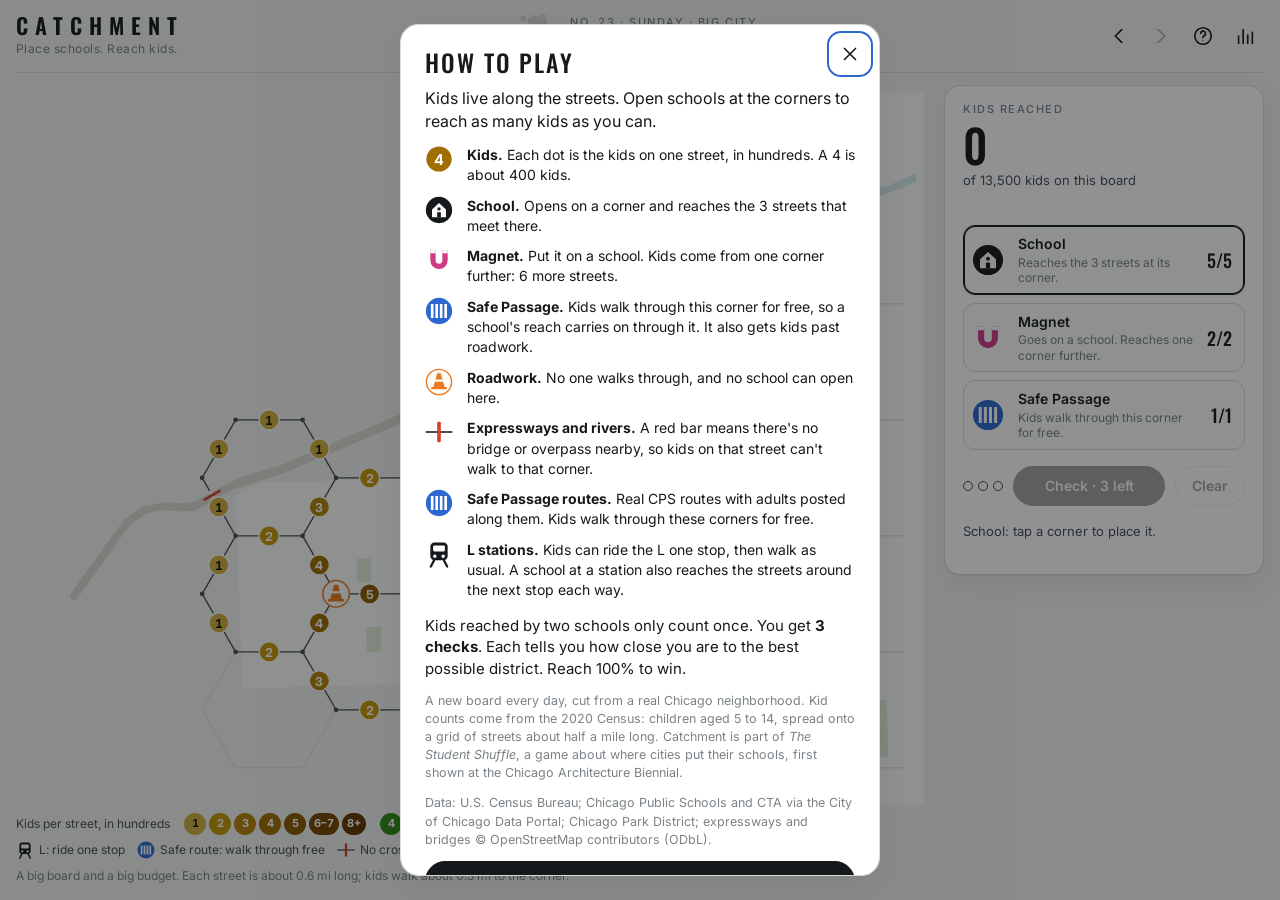
==== catchment/index.html @ 96522486 "Launch henryheligas.us with Catchment Homepage plus the Catchment daily puzzle at /catchment/, built" ====
<!doctype html>
<html lang="en">
<head>
<meta charset="utf-8">
<meta name="viewport" content="width=device-width, initial-scale=1, viewport-fit=cover">
<title>Catchment</title>
<meta name="description" content="A daily puzzle from Chicago: place schools on a real neighborhood to reach as many kids as you can.">
<link rel="canonical" href="https://henryheligas.us/catchment/">
<link rel="icon" href="favicon.svg" type="image/svg+xml">
<link rel="apple-touch-icon" href="apple-touch-icon.png">
<meta name="theme-color" content="#f3f5f1" media="(prefers-color-scheme: light)">
<meta name="theme-color" content="#111416" media="(prefers-color-scheme: dark)">
<meta property="og:type" content="website">
<meta property="og:site_name" content="Henry Heligas">
<meta property="og:title" content="Catchment">
<meta property="og:description" content="A daily puzzle from Chicago: place schools on a real neighborhood to reach as many kids as you can.">
<meta property="og:url" content="https://henryheligas.us/catchment/">
<meta property="og:image" content="https://henryheligas.us/catchment/og.png">
<meta property="og:image:width" content="1200">
<meta property="og:image:height" content="630">
<meta name="twitter:card" content="summary_large_image">
<link rel="preconnect" href="https://fonts.googleapis.com">
<link rel="preconnect" href="https://fonts.gstatic.com" crossorigin>
<link rel="stylesheet" href="https://fonts.googleapis.com/css2?family=Inter:wght@400;500;600;700&family=Oswald:wght@500;600&display=swap">
<link rel="stylesheet" href="style.css?v=1610a76dd4">
</head>
<body>
<div class="app">
  <header class="top">
    <div class="brand">
      <h1 class="wordmark">Catchment</h1>
      <p class="tagline">Place schools. Reach kids.</p>
    </div>
    <div class="today">
      <svg id="locator" class="locator" aria-hidden="true"></svg>
      <div class="today-text">
        <p class="eyebrow" id="meta"></p>
        <h2 class="area" id="area"></h2>
      </div>
    </div>
    <nav class="top-buttons" aria-label="Game menu">
      <button class="icon-btn" id="btn-prev" aria-label="Previous board">
        <svg viewBox="0 0 24 24" aria-hidden="true"><path d="M15 5l-7 7 7 7"/></svg>
      </button>
      <button class="icon-btn" id="btn-next" aria-label="Next board">
        <svg viewBox="0 0 24 24" aria-hidden="true"><path d="M9 5l7 7-7 7"/></svg>
      </button>
      <button class="icon-btn" id="btn-help" aria-label="How to play">
        <svg viewBox="0 0 24 24" aria-hidden="true"><circle cx="12" cy="12" r="9"/><path d="M9.5 9.3a2.6 2.6 0 1 1 3.6 2.4c-.7.3-1.1.9-1.1 1.6v.6"/><circle class="dot" cx="12" cy="17" r=".6"/></svg>
      </button>
      <button class="icon-btn" id="btn-stats" aria-label="Statistics">
        <svg viewBox="0 0 24 24" aria-hidden="true"><path d="M5 20V12M10 20V5M15 20v-9M20 20V8"/></svg>
      </button>
    </nav>
  </header>

  <main class="stage">
    <section class="board-wrap" aria-label="Board">
      <div class="views" id="views" role="group" aria-label="Show on the board" hidden>
        <button class="view-btn" data-view="yours" aria-pressed="true">Your district</button>
        <button class="view-btn" data-view="best" aria-pressed="false">Best district</button>
        <button class="view-btn" data-view="real" aria-pressed="false">Real schools</button>
      </div>
      <svg id="board" class="board" aria-label="Map of the board. Corners are buttons."></svg>
      <p class="key" aria-label="Color key: darker tokens mean more kids on that street; green means your schools reach them.">
        <span>Kids per street, in hundreds</span>
        <span class="key-ramp" aria-hidden="true"><i class="b1">1</i><i class="b2">2</i><i class="b3">3</i><i class="b4">4</i><i class="b5">5</i><i class="b6">6–7</i><i class="b7">8+</i></span>
        <span class="key-on" aria-hidden="true"><i class="b4 on">4</i>reached</span>
        <span class="key-feats" id="key-feats"></span>
      </p>
      <p class="legend" id="legend"></p>
    </section>

    <aside class="dock" aria-label="Your district">
      <div class="score">
        <p class="label">Kids reached</p>
        <p class="big" id="score">0</p>
        <p class="sub" id="score-sub"></p>
        <p class="waste" id="waste"></p>
      </div>
      <div class="pieces" id="pieces" role="group" aria-label="Pieces"></div>
      <div class="checks">
        <div class="pips" id="pips" aria-hidden="true"></div>
        <button class="btn primary" id="btn-check">Check</button>
        <button class="btn ghost" id="btn-clear">Clear</button>
      </div>
      <p class="hint" id="hint"></p>
      <ol class="history" id="history" aria-label="Your checks"></ol>
      <button class="btn wide" id="btn-result" hidden>See your result</button>
    </aside>
  </main>
</div>

<div class="toast" id="toast" role="status" aria-live="polite"></div>

<dialog id="dlg-help" class="dlg">
  <form method="dialog" class="dlg-close"><button class="icon-btn" aria-label="Close"><svg viewBox="0 0 24 24" aria-hidden="true"><path d="M6 6l12 12M18 6L6 18"/></svg></button></form>
  <h2 class="dlg-title">How to play</h2>
  <p class="lede">Kids live along the streets. Open schools at the corners to reach as many kids as you can.</p>
  <ul class="rules">
    <li><svg class="ico" viewBox="-1 -1 2 2" aria-hidden="true"><use href="#i-kid" x="-1" y="-1" width="2" height="2"/></svg><span><b>Kids.</b> Each dot is the kids on one street, in hundreds. A 4 is about 400 kids.</span></li>
    <li><svg class="ico" viewBox="-1 -1 2 2" aria-hidden="true"><use href="#i-school" x="-1" y="-1" width="2" height="2"/></svg><span><b>School.</b> Opens on a corner and reaches the 3 streets that meet there.</span></li>
    <li data-feature="magnet"><svg class="ico" viewBox="-1 -1 2 2" aria-hidden="true"><use href="#i-magnet" x="-1" y="-1" width="2" height="2"/></svg><span><b>Magnet.</b> Put it on a school. Kids come from one corner further: 6 more streets.</span></li>
    <li data-feature="safe"><svg class="ico" viewBox="-1 -1 2 2" aria-hidden="true"><use href="#i-safe" x="-1" y="-1" width="2" height="2"/></svg><span><b>Safe Passage.</b> Kids walk through this corner for free, so a school's reach carries on through it. It also gets kids past roadwork.</span></li>
    <li data-feature="roadwork"><svg class="ico" viewBox="-1 -1 2 2" aria-hidden="true"><use href="#i-cone" x="-1" y="-1" width="2" height="2"/></svg><span><b>Roadwork.</b> No one walks through, and no school can open here.</span></li>
    <li data-feature="closed"><svg class="ico" viewBox="-1 -1 2 2" aria-hidden="true"><use href="#i-closed" x="-1" y="-1" width="2" height="2"/></svg><span><b>Closed.</b> A real school that closed in 2013. Kids can walk past, but nothing new opens here.</span></li>
    <li data-feature="barriers"><svg class="ico" viewBox="-1 -1 2 2" aria-hidden="true"><use href="#i-cut" x="-1" y="-1" width="2" height="2"/></svg><span><b>Expressways and rivers.</b> A red bar means there's no bridge or overpass nearby, so kids on that street can't walk to that corner.</span></li>
    <li data-feature="parks"><svg class="ico" viewBox="-1 -1 2 2" aria-hidden="true"><use href="#i-tree" x="-1" y="-1" width="2" height="2"/></svg><span><b>Parks.</b> Kids cut through big parks for free, so a school's reach carries on through a park corner.</span></li>
    <li data-feature="routes"><svg class="ico" viewBox="-1 -1 2 2" aria-hidden="true"><use href="#i-safe" x="-1" y="-1" width="2" height="2"/></svg><span><b>Safe Passage routes.</b> Real CPS routes with adults posted along them. Kids walk through these corners for free.</span></li>
    <li data-feature="rail"><svg class="ico" viewBox="-1 -1 2 2" aria-hidden="true"><use href="#i-train" x="-1" y="-1" width="2" height="2"/></svg><span><b>L stations.</b> Kids can ride the L one stop, then walk as usual. A school at a station also reaches the streets around the next stop each way.</span></li>
  </ul>
  <p>Kids reached by two schools only count once. You get <b>3 checks</b>. Each tells you how close you are to the best possible district. Reach 100% to win.</p>
  <p class="small">A new board every day, cut from a real Chicago neighborhood. Kid counts come from the 2020 Census: children aged 5 to 14, spread onto a grid of streets about half a mile long. Catchment is part of <i>The Student Shuffle</i>, a game about where cities put their schools, first shown at the Chicago Architecture Biennial.</p>
  <p class="small">Data: U.S. Census Bureau; Chicago Public Schools and CTA via the City of Chicago Data Portal; Chicago Park District; expressways and bridges © OpenStreetMap contributors (ODbL).</p>
  <form method="dialog"><button class="btn primary wide">Play</button></form>
</dialog>

<dialog id="dlg-result" class="dlg">
  <form method="dialog" class="dlg-close"><button class="icon-btn" aria-label="Close"><svg viewBox="0 0 24 24" aria-hidden="true"><path d="M6 6l12 12M18 6L6 18"/></svg></button></form>
  <p class="eyebrow" id="res-eyebrow"></p>
  <h2 class="dlg-title" id="res-title"></h2>
  <p class="res-big"><span id="res-pct"></span><span class="res-of">of the best district</span></p>
  <p id="res-line"></p>
  <pre class="share" id="share-text"></pre>
  <div class="row">
    <button class="btn primary" id="btn-copy">Copy result</button>
    <button class="btn" id="btn-see-best">See the best district</button>
  </div>
  <section class="irl">
    <h3>In real life</h3>
    <p id="irl-text"></p>
    <details class="irl-more" id="irl-more"><summary>School names</summary><p class="small" id="irl-names"></p></details>
    <button class="btn ghost" id="btn-see-real">Show them on the board</button>
  </section>
  <p class="next" id="next"></p>
</dialog>

<dialog id="dlg-stats" class="dlg">
  <form method="dialog" class="dlg-close"><button class="icon-btn" aria-label="Close"><svg viewBox="0 0 24 24" aria-hidden="true"><path d="M6 6l12 12M18 6L6 18"/></svg></button></form>
  <h2 class="dlg-title">Your stats</h2>
  <div class="stat-grid" id="stat-grid"></div>
  <h3>Checks needed to find the best district</h3>
  <div class="dist" id="dist"></div>
  <p class="small">Stats count each day's board, played on that day, in this browser.</p>
</dialog>

<script>window.CATCHMENT_CONFIG = {"shareUrl":"https://henryheligas.us/catchment/","allowFuture":false};</script>
<script src="puzzles.js?v=dc79b37b1e"></script>
<script src="rules.js?v=e632c2b78e"></script>
<script src="game.js?v=58c526d4a9"></script>
</body>
</html>
---- catchment/style.css ----
/* Layout: a one-screen puzzle. The map board is the hero; a quiet instrument
   panel sits beside it on wide screens and below it on phones. The look follows
   The Student Shuffle posters: spaced condensed capitals, thin black hex lines,
   yellow kid tokens, green school reach. */
:root {
  --paper: #f3f5f1;
  --land: #fdfdfb;
  --ink: #16191b;
  --ink-2: #474d52;
  --muted: #7b8287;
  --rule: #d7dbd4;
  --ghost: #e3e6e0;
  --water: #d3e9ef;
  --park: #e4eedb; --park-ink: #4f8a37; --road: #dedad1; --cut: #d2402a;
  --kid: #f2d33f;
  --kid-ink: #3a3000;
  /* Kid tokens: one-hue ramps by street size, same lightness steps in every ramp
     (validated: monotone, visible steps, light end clears the map). */
  /* kids not yet reached: 1, 2, 3, 4, 5, 6-7, 8+ hundred kids */
  --k1: #d3b140; --k2: #c69908; --k3: #b38305; --k4: #a06e01; --k5: #8c5a01; --k6: #774700; --k7: #633600;
  /* kids reached: 1, 2, 3, 4, 5, 6-7, 8+ hundred kids */
  --g1: #8ac377; --g2: #6bb155; --g3: #4d9f34; --g4: #318c17; --g5: #1d7702; --g6: #0f6200; --g7: #094e04;
  /* best district: 1, 2, 3, 4, 5, 6-7, 8+ hundred kids */
  --b1: #9ab1f8; --b2: #809bf0; --b3: #6986e3; --b4: #5571d1; --b5: #445eb8; --b6: #364d9a; --b7: #2a3d7a;
  /* number on each token: 1, 2, 3, 4, 5, 6-7, 8+ hundred kids */
  --t1: #1b1608; --t2: #ffffff; --t3: #ffffff; --t4: #ffffff; --t5: #ffffff; --t6: #ffffff; --t7: #ffffff;
  --reach: #4aa832;
  --reach-soft: rgba(74, 168, 50, 0.2);
  --reach-ink: #ffffff;
  --overlap: #e8761a;
  --magnet: #cf3a87;
  --safe: #2c69cf;
  --cone: #ec7a20;
  --best: #3a56d4;
  --best-soft: rgba(58, 86, 212, 0.18);
  --on-accent: #ffffff;
  --panel: #ffffff;
  --shadow: 0 1px 0 rgba(22, 25, 27, 0.04), 0 10px 30px rgba(22, 25, 27, 0.08);

  --font-display: "Oswald", "Arial Narrow", "Roboto Condensed", "Helvetica Neue", sans-serif;
  --font-ui: "Inter", system-ui, -apple-system, "Segoe UI", Roboto, sans-serif;
  --track: 0.32em;
}
@media (prefers-color-scheme: dark) {
  :root:not([data-theme="light"]) {
    --paper: #111416;
    --land: #181c1f;
    --ink: #eceeeb;
    --ink-2: #b4babe;
    --muted: #878e93;
    --rule: #2c3135;
    --ghost: #23282b;
    --water: #142e37;
    --park: #1b2a1d; --park-ink: #74b55a; --road: #2f3337; --cut: #ff6b52;
    --kid: #e8c83a;
    --kid-ink: #2a2200;
    /* kids not yet reached: 1, 2, 3, 4, 5, 6-7, 8+ hundred kids */
    --k1: #854a01; --k2: #9c5f02; --k3: #b37400; --k4: #c98b01; --k5: #dea20b; --k6: #f1bc1c; --k7: #fad86a;
    /* kids reached: 1, 2, 3, 4, 5, 6-7, 8+ hundred kids */
    --g1: #2d6b27; --g2: #35822a; --g3: #439a32; --g4: #58b043; --g5: #73c65c; --g6: #92da7c; --g7: #b3eea0;
    /* best district: 1, 2, 3, 4, 5, 6-7, 8+ hundred kids */
    --b1: #415796; --b2: #4f69b9; --b3: #5f7dd9; --b4: #7392f4; --b5: #8eaafe; --b6: #adc2fe; --b7: #cddafe;
    /* number on each token: 1, 2, 3, 4, 5, 6-7, 8+ hundred kids */
    --t1: #ffffff; --t2: #ffffff; --t3: #ffffff; --t4: #ffffff; --t5: #1b1608; --t6: #1b1608; --t7: #1b1608;
    --reach: #5cc041;
    --reach-soft: rgba(92, 192, 65, 0.22);
    --reach-ink: #0d1a08;
    --overlap: #f08b36;
    --magnet: #e2599f;
    --safe: #4a87ee;
    --cone: #f08b36;
    --best: #7f95ff;
    --best-soft: rgba(127, 149, 255, 0.2);
    --on-accent: #ffffff;
    --panel: #181c1f;
    --shadow: 0 1px 0 rgba(0, 0, 0, 0.3), 0 10px 30px rgba(0, 0, 0, 0.35);
    color-scheme: dark;
  }
}
:root[data-theme="dark"] {
  --paper: #111416;
  --land: #181c1f;
  --ink: #eceeeb;
  --ink-2: #b4babe;
  --muted: #878e93;
  --rule: #2c3135;
  --ghost: #23282b;
  --water: #142e37;
  --park: #1b2a1d; --park-ink: #74b55a; --road: #2f3337; --cut: #ff6b52;
  --kid: #e8c83a;
  --kid-ink: #2a2200;
  /* kids not yet reached: 1, 2, 3, 4, 5, 6-7, 8+ hundred kids */
  --k1: #854a01; --k2: #9c5f02; --k3: #b37400; --k4: #c98b01; --k5: #dea20b; --k6: #f1bc1c; --k7: #fad86a;
  /* kids reached: 1, 2, 3, 4, 5, 6-7, 8+ hundred kids */
  --g1: #2d6b27; --g2: #35822a; --g3: #439a32; --g4: #58b043; --g5: #73c65c; --g6: #92da7c; --g7: #b3eea0;
  /* best district: 1, 2, 3, 4, 5, 6-7, 8+ hundred kids */
  --b1: #415796; --b2: #4f69b9; --b3: #5f7dd9; --b4: #7392f4; --b5: #8eaafe; --b6: #adc2fe; --b7: #cddafe;
  /* number on each token: 1, 2, 3, 4, 5, 6-7, 8+ hundred kids */
  --t1: #ffffff; --t2: #ffffff; --t3: #ffffff; --t4: #ffffff; --t5: #1b1608; --t6: #1b1608; --t7: #1b1608;
  --reach: #5cc041;
  --reach-soft: rgba(92, 192, 65, 0.22);
  --reach-ink: #0d1a08;
  --overlap: #f08b36;
  --magnet: #e2599f;
  --safe: #4a87ee;
  --cone: #f08b36;
  --best: #7f95ff;
  --best-soft: rgba(127, 149, 255, 0.2);
  --on-accent: #ffffff;
  --panel: #181c1f;
  --shadow: 0 1px 0 rgba(0, 0, 0, 0.3), 0 10px 30px rgba(0, 0, 0, 0.35);
  color-scheme: dark;
}

* { box-sizing: border-box; }
[hidden] { display: none !important; }
html, body { height: 100%; }
body {
  margin: 0;
  background: var(--paper);
  color: var(--ink);
  font: 15px/1.45 var(--font-ui);
  -webkit-font-smoothing: antialiased;
}
button { font: inherit; color: inherit; }
:focus-visible { outline: 2px solid var(--safe); outline-offset: 2px; }

.app {
  min-height: 100%;
  display: grid;
  grid-template-rows: auto 1fr;
  padding-left: max(16px, env(safe-area-inset-left, 0px));
  padding-right: max(16px, env(safe-area-inset-right, 0px));
  padding-block: 12px 16px;
  max-width: 1280px;
  margin: 0 auto;
  gap: 12px;
}

/* ---------- header */
.top {
  display: grid;
  grid-template-columns: auto 1fr auto;
  align-items: center;
  gap: 12px 24px;
  border-bottom: 1px solid var(--rule);
  padding-bottom: 12px;
}
.wordmark {
  margin: 0;
  font: 600 22px/1 var(--font-display);
  letter-spacing: var(--track);
  text-transform: uppercase;
  margin-right: calc(-1 * var(--track));
}
.tagline {
  margin: 4px 0 0;
  font-size: 12px;
  color: var(--muted);
  letter-spacing: 0.04em;
}
.today { display: flex; align-items: center; gap: 12px; min-width: 0; justify-self: center; }
.locator { width: 38px; height: 48px; flex: none; }
.locator .city { fill: var(--rule); }
.locator .lake { fill: var(--water); }
.locator .here { fill: var(--reach); stroke: var(--paper); stroke-width: 400; }
.today-text { min-width: 0; }
.eyebrow {
  margin: 0;
  font: 500 11px/1.3 var(--font-ui);
  letter-spacing: 0.14em;
  text-transform: uppercase;
  color: var(--muted);
}
.area {
  margin: 2px 0 0;
  font: 500 24px/1.1 var(--font-display);
  letter-spacing: 0.06em;
  text-transform: uppercase;
  text-wrap: balance;
}
.top-buttons { display: flex; gap: 4px; }
.icon-btn {
  width: 38px; height: 38px;
  display: grid; place-items: center;
  border: 1px solid transparent;
  border-radius: 10px;
  background: transparent;
  cursor: pointer;
}
.icon-btn:hover { background: var(--ghost); }
.icon-btn:disabled { opacity: 0.3; cursor: default; background: transparent; }
.icon-btn svg { width: 22px; height: 22px; fill: none; stroke: var(--ink); stroke-width: 1.8; stroke-linecap: round; stroke-linejoin: round; }
.icon-btn svg .dot { fill: var(--ink); stroke: none; }

/* ---------- stage */
.stage {
  display: grid;
  grid-template-columns: minmax(0, 1fr) 320px;
  gap: 20px;
  min-height: 0;
}
.board-wrap {
  position: relative;
  display: grid;
  grid-template-rows: auto minmax(0, 1fr) auto auto;
  gap: 8px;
  min-height: 0;
  min-width: 0;
}
.board {
  width: 100%;
  height: 100%;
  min-height: 300px;
  display: block;
  touch-action: manipulation;
  user-select: none;
  -webkit-user-select: none;
}
.views { grid-row: 1; }
.board { grid-row: 2; }
.key { grid-row: 3; }
.legend { grid-row: 4; margin: 0; font-size: 12px; color: var(--muted); }
.key { display: flex; flex-wrap: wrap; align-items: center; gap: 6px 14px; margin: 0; font-size: 12px; color: var(--ink-2); }
.key-ramp, .key-on { display: inline-flex; align-items: center; gap: 3px; }
.key-on { gap: 6px; }
.key-feats { display: inline-flex; flex-wrap: wrap; gap: 4px 12px; }
.key-feats:empty { display: none; }
.feat { display: inline-flex; align-items: center; gap: 5px; white-space: nowrap; }
.feat svg { width: 18px; height: 18px; flex: none; }
.key i { font-style: normal; display: inline-grid; place-items: center; min-width: 22px; height: 22px; padding: 0 5px; border-radius: 11px; font: 700 11px/1 var(--font-ui); font-variant-numeric: tabular-nums; }
.key i.b1 { background: var(--k1); color: var(--t1); } .key i.on.b1 { background: var(--g1); }
.key i.b2 { background: var(--k2); color: var(--t2); } .key i.on.b2 { background: var(--g2); }
.key i.b3 { background: var(--k3); color: var(--t3); } .key i.on.b3 { background: var(--g3); }
.key i.b4 { background: var(--k4); color: var(--t4); } .key i.on.b4 { background: var(--g4); }
.key i.b5 { background: var(--k5); color: var(--t5); } .key i.on.b5 { background: var(--g5); }
.key i.b6 { background: var(--k6); color: var(--t6); } .key i.on.b6 { background: var(--g6); }
.key i.b7 { background: var(--k7); color: var(--t7); } .key i.on.b7 { background: var(--g7); }

.views {
  display: inline-flex;
  justify-self: start;
  border: 1px solid var(--rule);
  border-radius: 999px;
  padding: 3px;
  background: var(--panel);
  gap: 2px;
}
.view-btn {
  border: 0;
  background: transparent;
  border-radius: 999px;
  padding: 6px 12px;
  font-size: 13px;
  font-weight: 500;
  color: var(--ink-2);
  cursor: pointer;
}
.view-btn[aria-pressed="true"] { background: var(--ink); color: var(--paper); }

/* ---------- board drawing (sizes are in board feet; one street is ~3,048 ft) */
.board .bg { fill: var(--paper); }
.board .city { fill: var(--land); }
.board .lake, .board .water { fill: var(--water); }
.board .ghost { stroke: var(--ghost); stroke-width: 70; fill: none; }
.board .park { fill: var(--park); }
.board .road { stroke: var(--road); stroke-width: 300; fill: none; stroke-linecap: round; stroke-linejoin: round; }
.board .route-line { stroke: var(--safe); stroke-width: 45; fill: none; opacity: 0.28; stroke-dasharray: 120 140; }
.board .rail-case { stroke: var(--land); stroke-width: 200; fill: none; opacity: 0.85; }
.board .rail { stroke-width: 120; fill: none; stroke-dasharray: 420 170; }
.board .cut-gap { stroke: var(--land); stroke-width: 120; }
.board .cut { stroke: var(--cut); stroke-width: 110; stroke-linecap: round; }
.board .badge-bg { fill: var(--land); stroke: var(--park-ink); stroke-width: 55; }
.board .street { stroke: var(--ink-2); stroke-width: 60; fill: none; stroke-linecap: round; }
.board .reach { stroke: var(--reach); stroke-width: 420; stroke-linecap: round; opacity: 0.4; fill: none; }
.board .reach.best { stroke: var(--best); }
.board .preview { stroke: var(--reach); stroke-width: 170; stroke-dasharray: 1 300; stroke-linecap: round; fill: none; opacity: 0.9; }
.board .corner { fill: var(--ink-2); }
.board .kid circle { fill: var(--k4); stroke: var(--land); stroke-width: 60; }
.board .kid text {
  fill: var(--t4);
  font: 700 560px var(--font-ui);
  text-anchor: middle;
  dominant-baseline: central;
  font-variant-numeric: tabular-nums;
}
.board .kid.zero circle { fill: var(--rule); stroke: none; }
/* token color = street size (b1..b7); hue = not reached (amber), reached (green), best district (blue) */
.board .kid.b1 circle { fill: var(--k1); } .board .kid.b1 text { fill: var(--t1); } .board .kid.on.b1 circle { fill: var(--g1); } .board .kid.on.best.b1 circle { fill: var(--b1); }
.board .kid.b2 circle { fill: var(--k2); } .board .kid.b2 text { fill: var(--t2); } .board .kid.on.b2 circle { fill: var(--g2); } .board .kid.on.best.b2 circle { fill: var(--b2); }
.board .kid.b3 circle { fill: var(--k3); } .board .kid.b3 text { fill: var(--t3); } .board .kid.on.b3 circle { fill: var(--g3); } .board .kid.on.best.b3 circle { fill: var(--b3); }
.board .kid.b4 circle { fill: var(--k4); } .board .kid.b4 text { fill: var(--t4); } .board .kid.on.b4 circle { fill: var(--g4); } .board .kid.on.best.b4 circle { fill: var(--b4); }
.board .kid.b5 circle { fill: var(--k5); } .board .kid.b5 text { fill: var(--t5); } .board .kid.on.b5 circle { fill: var(--g5); } .board .kid.on.best.b5 circle { fill: var(--b5); }
.board .kid.b6 circle { fill: var(--k6); } .board .kid.b6 text { fill: var(--t6); } .board .kid.on.b6 circle { fill: var(--g6); } .board .kid.on.best.b6 circle { fill: var(--b6); }
.board .kid.b7 circle { fill: var(--k7); } .board .kid.b7 text { fill: var(--t7); } .board .kid.on.b7 circle { fill: var(--g7); } .board .kid.on.best.b7 circle { fill: var(--b7); }
.board .kid.twice circle { stroke: var(--overlap); stroke-width: 140; }

.board .hit { fill: transparent; cursor: pointer; }
.board.locked .hit { cursor: default; }
.board .hit.ok:hover, .board .hit.ok:focus-visible { fill: var(--reach-soft); }
.board .hit.no:hover { fill: var(--ghost); fill-opacity: 0.6; }
.board .hit:focus-visible { outline: none; stroke: var(--safe); stroke-width: 80; }
.board .gain rect { fill: var(--ink); }
.board .gain text { fill: var(--paper); font: 700 520px var(--font-ui); text-anchor: middle; dominant-baseline: central; }
.board .real rect { fill: var(--land); stroke: var(--ink); stroke-width: 90; }
.board .real text { fill: var(--ink); font: 600 400px var(--font-ui); paint-order: stroke; stroke: var(--land); stroke-width: 120; stroke-linejoin: round; }
.board .ring { fill: none; stroke: var(--magnet); stroke-width: 160; }
.board .ring.best { stroke: var(--best); }
.pop { animation: pop 0.22s ease-out; transform-box: fill-box; transform-origin: center; }
@keyframes pop { from { transform: scale(0.6); opacity: 0.4; } to { transform: scale(1); opacity: 1; } }

/* icon symbols (shared by the board, the piece buttons and the rules) */
.sym-disc { fill: var(--disc, var(--ink)); }
.sym-legs { stroke: var(--ink); stroke-width: 0.16; stroke-linecap: round; fill: none; }
.sym-tree { fill: var(--park-ink); }
.sym-street { stroke: var(--ink-2); stroke-width: 0.14; }
.sym-cutbar { stroke: var(--cut); stroke-width: 0.26; stroke-linecap: round; }
.sym-kid { fill: var(--k4); }
.sym-kid-ink { fill: var(--t4); }
.sym-light { fill: var(--land); }
.sym-ink { fill: var(--ink); }
.sym-magnet { fill: var(--magnet); }
.sym-safe { fill: var(--safe); }
.sym-stripe { fill: var(--on-accent); }
.sym-cone { fill: var(--cone); }
.sym-ring { fill: var(--land); stroke: var(--cone); stroke-width: 0.1; }
.sym-closed { fill: var(--land); stroke: var(--ink-2); stroke-width: 0.14; }
.sym-slash { stroke: var(--ink-2); stroke-width: 0.14; }
.sym-faint { fill: var(--rule); }
.sym-best { --disc: var(--best); }

/* ---------- dock */
.dock {
  display: flex;
  flex-direction: column;
  gap: 16px;
  background: var(--panel);
  border: 1px solid var(--rule);
  border-radius: 16px;
  padding: 18px;
  box-shadow: var(--shadow);
  align-self: start;
  min-width: 0;
}
.score .label {
  margin: 0;
  font: 500 11px/1 var(--font-ui);
  letter-spacing: 0.14em;
  text-transform: uppercase;
  color: var(--muted);
}
.score .big {
  margin: 6px 0 0;
  font: 500 46px/1 var(--font-display);
  letter-spacing: 0.02em;
  font-variant-numeric: tabular-nums;
}
.score .sub { margin: 4px 0 0; color: var(--ink-2); font-size: 13px; }
.score .waste { margin: 4px 0 0; color: var(--overlap); font-size: 13px; min-height: 1.2em; }
.bump { animation: bump 0.25s ease-out; }
@keyframes bump { 40% { transform: translateY(-2px); } }

.pieces { display: grid; gap: 8px; }
.piece {
  display: grid;
  grid-template-columns: 36px 1fr auto;
  align-items: center;
  gap: 10px;
  text-align: left;
  padding: 8px 12px 8px 8px;
  border: 1.5px solid var(--rule);
  border-radius: 12px;
  background: var(--land);
  cursor: pointer;
}
.piece:hover { border-color: var(--ink-2); }
.piece[aria-pressed="true"] { border-color: var(--ink); box-shadow: inset 0 0 0 1px var(--ink); }
.piece:disabled { opacity: 0.45; cursor: default; }
.piece svg { width: 32px; height: 32px; }
.piece .name { font-weight: 600; font-size: 14px; }
.piece .tip { display: block; font-size: 12px; color: var(--muted); font-weight: 400; line-height: 1.3; }
.piece .left {
  font: 500 18px/1 var(--font-display);
  font-variant-numeric: tabular-nums;
  min-width: 2ch;
  text-align: right;
}

.checks { display: grid; grid-template-columns: auto 1fr auto; align-items: center; gap: 10px; }
.pips { display: flex; gap: 5px; }
.pips i { width: 10px; height: 10px; border-radius: 50%; border: 1.5px solid var(--ink-2); }
.pips i.used { background: var(--ink-2); }
.btn {
  border: 1.5px solid var(--ink);
  background: var(--land);
  border-radius: 999px;
  padding: 9px 16px;
  font-weight: 600;
  font-size: 14px;
  cursor: pointer;
}
.btn.primary { background: var(--ink); color: var(--paper); }
.btn.ghost { border-color: var(--rule); }
.btn:disabled { opacity: 0.4; cursor: default; }
.btn.wide { width: 100%; }
.hint { margin: 0; font-size: 13px; color: var(--ink-2); min-height: 2.6em; }
.history { list-style: none; margin: 0; padding: 0; display: grid; gap: 6px; }
.history:empty { display: none; }
.history li {
  display: grid;
  grid-template-columns: 14px auto 1fr;
  gap: 8px;
  align-items: center;
  font-size: 13px;
  color: var(--ink-2);
  font-variant-numeric: tabular-nums;
}
.history li b { color: var(--ink); text-align: right; }
.sq { width: 12px; height: 12px; border-radius: 3px; background: var(--rule); }
.sq.s100 { background: var(--reach); }
.sq.s95 { background: var(--kid); }
.sq.s85 { background: var(--overlap); }

/* ---------- toast & dialogs */
.toast {
  position: fixed;
  left: 50%;
  bottom: calc(24px + env(safe-area-inset-bottom, 0px));
  transform: translate(-50%, 20px);
  background: var(--ink);
  color: var(--paper);
  padding: 10px 16px;
  border-radius: 999px;
  font-size: 14px;
  font-weight: 500;
  opacity: 0;
  pointer-events: none;
  transition: opacity 0.2s, transform 0.2s;
  max-width: calc(100vw - 32px);
  text-align: center;
  z-index: 20;
}
.toast.show { opacity: 1; transform: translate(-50%, 0); }

.dlg {
  width: min(480px, calc(100vw - 32px));
  max-height: calc(100vh - 48px);
  border: 1px solid var(--rule);
  border-radius: 18px;
  background: var(--panel);
  color: var(--ink);
  padding: 24px;
  box-shadow: var(--shadow);
}
.dlg::backdrop { background: rgba(10, 12, 14, 0.45); }
.dlg-close { position: absolute; top: 10px; right: 10px; margin: 0; }
.dlg-title {
  margin: 0 40px 10px 0;
  font: 500 24px/1.15 var(--font-display);
  letter-spacing: 0.08em;
  text-transform: uppercase;
  text-wrap: balance;
}
.dlg h3 { font-size: 13px; letter-spacing: 0.1em; text-transform: uppercase; color: var(--muted); margin: 18px 0 8px; font-weight: 600; }
.dlg p { margin: 0 0 12px; }
.lede { font-size: 16px; }
.small { font-size: 12.5px; color: var(--muted); }
.rules { list-style: none; padding: 0; margin: 0 0 14px; display: grid; gap: 10px; }
.rules li { display: grid; grid-template-columns: 30px 1fr; gap: 12px; align-items: start; font-size: 14px; }
.rules .ico { width: 28px; height: 28px; }
.row { display: flex; flex-wrap: wrap; gap: 8px; margin-bottom: 8px; }
.res-big { display: flex; align-items: baseline; gap: 10px; flex-wrap: wrap; }
.res-big #res-pct { font: 500 56px/1 var(--font-display); font-variant-numeric: tabular-nums; }
.res-of { color: var(--ink-2); }
.share {
  font: 14px/1.5 ui-monospace, SFMono-Regular, Menlo, Consolas, monospace;
  background: var(--paper);
  border: 1px solid var(--rule);
  border-radius: 10px;
  padding: 10px 12px;
  white-space: pre-wrap;
  margin: 0 0 12px;
  user-select: all;
}
.irl { border-top: 1px solid var(--rule); margin-top: 8px; }
.irl-more { margin: 0 0 12px; font-size: 13px; }
.irl-more summary { cursor: pointer; color: var(--ink-2); margin-bottom: 6px; }
.next { margin: 16px 0 0; font-size: 13px; color: var(--muted); }
.stat-grid { display: grid; grid-template-columns: repeat(4, 1fr); gap: 8px; text-align: center; }
.stat-grid b { display: block; font: 500 34px/1.1 var(--font-display); font-variant-numeric: tabular-nums; }
.stat-grid span { font-size: 11.5px; color: var(--muted); }
.dist { display: grid; gap: 6px; }
.dist .bar { display: grid; grid-template-columns: 24px 1fr; gap: 8px; align-items: center; font-size: 13px; font-variant-numeric: tabular-nums; }
.dist .fill { background: var(--ink-2); color: var(--paper); border-radius: 4px; padding: 2px 8px; text-align: right; min-width: 28px; font-weight: 600; }
.dist .fill.hi { background: var(--reach); color: var(--reach-ink); }

/* ---------- phone: board first, then a compact control strip that fits on one screen */
@media (max-width: 860px) {
  .app { gap: 8px; padding-block: 8px 12px; grid-template-rows: auto auto; align-content: start; }
  .top { grid-template-columns: 1fr auto; gap: 6px 12px; padding-bottom: 8px; }
  .wordmark { font-size: 18px; }
  .tagline { display: none; }
  .today { grid-column: 1 / -1; grid-row: 2; justify-self: start; gap: 10px; }
  .locator { width: 28px; height: 36px; }
  .area { font-size: 20px; }
  .icon-btn { width: 34px; height: 34px; }
  .stage { grid-template-columns: minmax(0, 1fr); gap: 10px; }
  .board-wrap { gap: 6px; }
  .board { min-height: 0; height: auto; aspect-ratio: 1 / 1; max-height: 52vh; }
  .legend { display: none; }
  .key { font-size: 11px; gap: 4px 10px; }
  .key i { min-width: 18px; height: 18px; font-size: 10px; padding: 0 4px; }
  .key-feats { gap: 2px 10px; }
  .feat svg { width: 14px; height: 14px; }
  .dock {
    display: grid;
    grid-template-columns: minmax(0, 1fr) auto;
    grid-template-areas: "score checks" "pieces pieces" "hint hint" "history history" "result result";
    padding: 12px;
    gap: 10px;
    border-radius: 14px;
  }
  .score { grid-area: score; }
  .score .big { font-size: 32px; margin-top: 2px; }
  .score .sub { font-size: 12px; margin-top: 2px; }
  .score .waste { font-size: 12px; min-height: 0; }
  .checks { grid-area: checks; grid-template-columns: auto; justify-items: end; align-self: start; gap: 6px; }
  .checks .btn { padding: 8px 14px; }
  .checks .ghost { padding: 4px 10px; font-size: 12.5px; border: 0; color: var(--muted); }
  .pieces { grid-area: pieces; grid-template-columns: repeat(auto-fit, minmax(0, 1fr)); gap: 6px; }
  .piece { grid-template-columns: 26px 1fr; grid-template-rows: auto auto; padding: 6px 8px; gap: 0 6px; border-radius: 10px; }
  .piece svg { width: 26px; height: 26px; grid-row: 1 / 3; }
  .piece .name { font-size: 12.5px; line-height: 1.2; }
  .piece .tip { display: none; }
  .piece .left { font-size: 13px; text-align: left; color: var(--muted); }
  .hint { grid-area: hint; min-height: 0; font-size: 12.5px; }
  .history { grid-area: history; }
  #btn-result { grid-area: result; }
}
@media (min-width: 861px) {
  .app { height: 100%; min-height: 560px; }
}
@media (prefers-reduced-motion: reduce) {
  .pop, .bump { animation: none; }
  .toast { transition: none; }
}
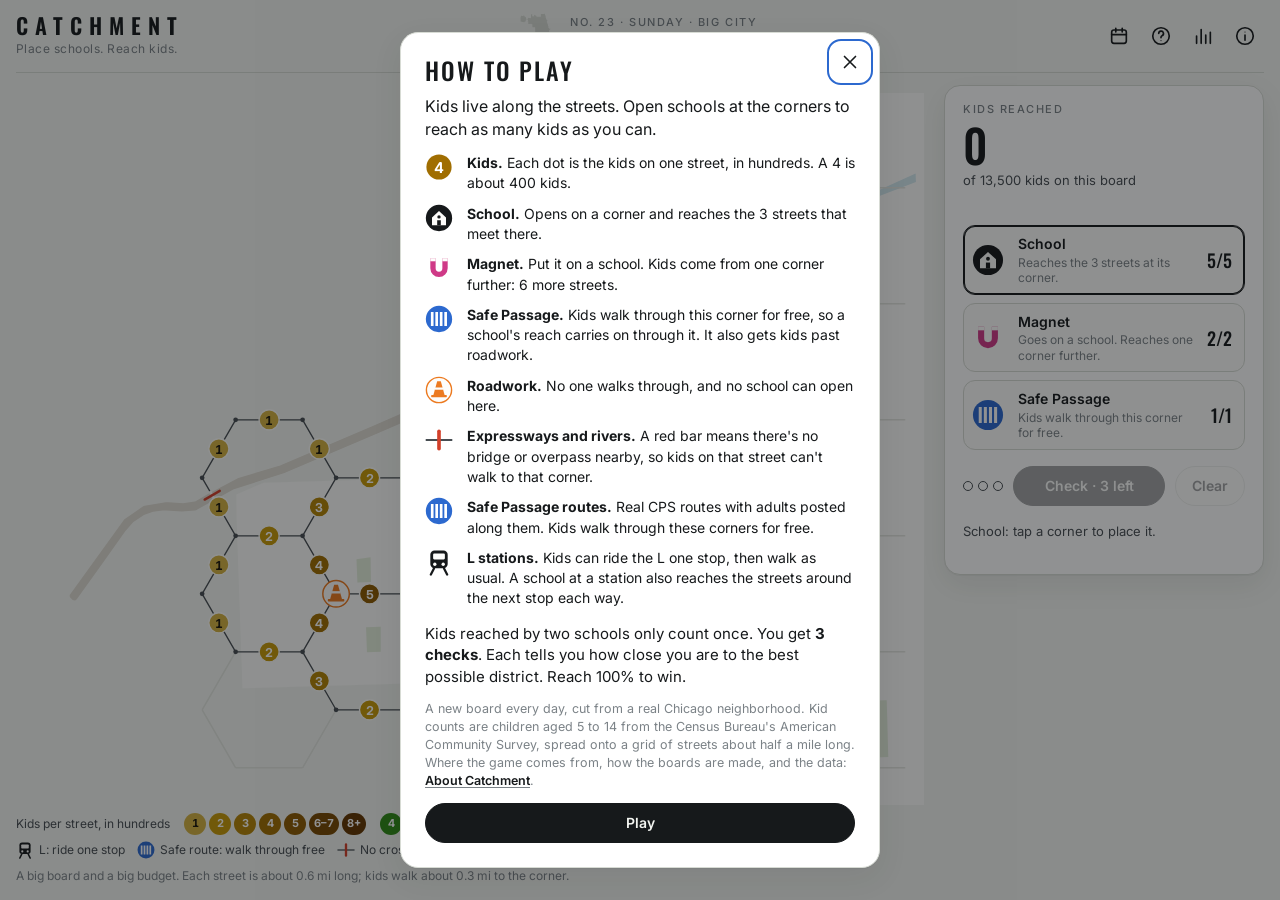
==== commit ad304059: "Catchment: About page and archive of past boards Co-Authored-By: Claude Opus 5.5 <noreply@anthropic." ====
--- a/catchment/index.html
+++ b/catchment/index.html
@@ -22,7 +22,7 @@
 <link rel="preconnect" href="https://fonts.googleapis.com">
 <link rel="preconnect" href="https://fonts.gstatic.com" crossorigin>
 <link rel="stylesheet" href="https://fonts.googleapis.com/css2?family=Inter:wght@400;500;600;700&family=Oswald:wght@500;600&display=swap">
-<link rel="stylesheet" href="style.css?v=1610a76dd4">
+<link rel="stylesheet" href="style.css?v=0a0ca07f63">
 </head>
 <body>
 <div class="app">
@@ -34,22 +34,22 @@
     <div class="today">
       <svg id="locator" class="locator" aria-hidden="true"></svg>
       <div class="today-text">
-        <p class="eyebrow" id="meta"></p>
+        <p class="eyebrow"><span id="meta"></span><button class="today-link" id="btn-today" hidden>Back to today</button></p>
         <h2 class="area" id="area"></h2>
       </div>
     </div>
     <nav class="top-buttons" aria-label="Game menu">
-      <button class="icon-btn" id="btn-prev" aria-label="Previous board">
-        <svg viewBox="0 0 24 24" aria-hidden="true"><path d="M15 5l-7 7 7 7"/></svg>
-      </button>
-      <button class="icon-btn" id="btn-next" aria-label="Next board">
-        <svg viewBox="0 0 24 24" aria-hidden="true"><path d="M9 5l7 7-7 7"/></svg>
-      </button>
-      <button class="icon-btn" id="btn-help" aria-label="How to play">
+      <button class="icon-btn" id="btn-archive" aria-label="Archive of past boards" title="Archive">
+        <svg viewBox="0 0 24 24" aria-hidden="true"><rect x="4" y="5.5" width="16" height="14.5" rx="2.5"/><path d="M4 10.5h16M8.5 3.5v4M15.5 3.5v4"/></svg>
+      </button>
+      <button class="icon-btn" id="btn-help" aria-label="How to play" title="How to play">
         <svg viewBox="0 0 24 24" aria-hidden="true"><circle cx="12" cy="12" r="9"/><path d="M9.5 9.3a2.6 2.6 0 1 1 3.6 2.4c-.7.3-1.1.9-1.1 1.6v.6"/><circle class="dot" cx="12" cy="17" r=".6"/></svg>
       </button>
-      <button class="icon-btn" id="btn-stats" aria-label="Statistics">
+      <button class="icon-btn" id="btn-stats" aria-label="Statistics" title="Your stats">
         <svg viewBox="0 0 24 24" aria-hidden="true"><path d="M5 20V12M10 20V5M15 20v-9M20 20V8"/></svg>
+      </button>
+      <button class="icon-btn" id="btn-about" aria-label="About Catchment" title="About">
+        <svg viewBox="0 0 24 24" aria-hidden="true"><circle cx="12" cy="12" r="9"/><path d="M12 11v5.6"/><circle class="dot" cx="12" cy="7.7" r=".6"/></svg>
       </button>
     </nav>
   </header>
@@ -110,8 +110,7 @@
     <li data-feature="rail"><svg class="ico" viewBox="-1 -1 2 2" aria-hidden="true"><use href="#i-train" x="-1" y="-1" width="2" height="2"/></svg><span><b>L stations.</b> Kids can ride the L one stop, then walk as usual. A school at a station also reaches the streets around the next stop each way.</span></li>
   </ul>
   <p>Kids reached by two schools only count once. You get <b>3 checks</b>. Each tells you how close you are to the best possible district. Reach 100% to win.</p>
-  <p class="small">A new board every day, cut from a real Chicago neighborhood. Kid counts come from the 2020 Census: children aged 5 to 14, spread onto a grid of streets about half a mile long. Catchment is part of <i>The Student Shuffle</i>, a game about where cities put their schools, first shown at the Chicago Architecture Biennial.</p>
-  <p class="small">Data: U.S. Census Bureau; Chicago Public Schools and CTA via the City of Chicago Data Portal; Chicago Park District; expressways and bridges © OpenStreetMap contributors (ODbL).</p>
+  <p class="small">A new board every day, cut from a real Chicago neighborhood. Kid counts are children aged 5 to 14 from the Census Bureau's American Community Survey, spread onto a grid of streets about half a mile long. Where the game comes from, how the boards are made, and the data: <button type="button" class="link" data-open="dlg-about">About Catchment</button>.</p>
   <form method="dialog"><button class="btn primary wide">Play</button></form>
 </dialog>
 
@@ -132,7 +131,7 @@
     <details class="irl-more" id="irl-more"><summary>School names</summary><p class="small" id="irl-names"></p></details>
     <button class="btn ghost" id="btn-see-real">Show them on the board</button>
   </section>
-  <p class="next" id="next"></p>
+  <p class="next"><span id="next"></span> <button type="button" class="link" id="btn-res-archive" data-open="dlg-archive">Play a past board</button></p>
 </dialog>
 
 <dialog id="dlg-stats" class="dlg">
@@ -144,9 +143,85 @@
   <p class="small">Stats count each day's board, played on that day, in this browser.</p>
 </dialog>
 
+<dialog id="dlg-archive" class="dlg" aria-labelledby="arc-title">
+  <form method="dialog" class="dlg-close"><button class="icon-btn" aria-label="Close"><svg viewBox="0 0 24 24" aria-hidden="true"><path d="M6 6l12 12M18 6L6 18"/></svg></button></form>
+  <h2 class="dlg-title" id="arc-title">Archive</h2>
+  <p class="arc-summary" id="arc-summary"></p>
+  <div id="arc-months"></div>
+  <p class="small arc-key"><span><i class="sq s100"></i>Best district</span><span><i class="sq s95"></i>95%+</span><span><i class="sq s85"></i>85%+</span><span><i class="sq"></i>Lower</span><span><i class="dot"></i>Started</span></p>
+  <p class="small">Each square is one check. Past boards are for fun: they don't change your streak.</p>
+</dialog>
+
+<dialog id="dlg-about" class="dlg dlg-wide about" aria-labelledby="about-title">
+  <form method="dialog" class="dlg-close"><button class="icon-btn" aria-label="Close"><svg viewBox="0 0 24 24" aria-hidden="true"><path d="M6 6l12 12M18 6L6 18"/></svg></button></form>
+  <p class="eyebrow">About</p>
+  <h2 class="dlg-title" id="about-title">Catchment</h2>
+  <p class="lede">A game of wits, strategy, and foresight. Every day you get one real Chicago neighborhood, a handful of schools, and three checks to find the district that reaches the most kids. Step into the world of urban planning and education, and prove that you have what it takes to lead your district to victory!</p>
+
+  <h3>The Student Shuffle</h3>
+  <p>Catchment is the one-player edition of <i>The Student Shuffle</i>, a board game about Chicago's school districts, built for the 2023 Chicago Architecture Biennial and installed in the James R. Thompson Center. Up to six teams placed Schools, Magnets, Safe Passages, Hazards and School Closures on a hex map of the city tiled with numbered student tokens. Kids in reach of two schools had Options, and their points were split. Competitive games ended by Classical, Showdown or Blitz rules. The youngest player went first.</p>
+  <p>The board was destroyed in the building's renovation. The map and the kids are rebuilt here, one neighborhood a day.</p>
+
+  <h3>Gamifying the real</h3>
+  <p>The city is an imaginary imposition of order upon the territory of the real. In the summer of 1830, JAMES THOMPSON did exactly that to the ground where this game's board would stand 193 years later. He drew the first survey map of Chicago: a grid of blocks and lots laid over Potawatomi homeland, so that it could be sold to settlers and speculators heading west. Three years later, the Treaty of Chicago signed away the last of that land, and its people were pushed west of the Mississippi. The United States had invented a game with rules stacked in its favor, and filed the violence as paperwork. Once the grid was built, it became hard to see that the land had ever existed otherwise.</p>
+  <p>Native people are still here. Chicago has one of the largest urban Native communities in the country, much of it the result of a 1950s federal program that moved families off reservations and into cities. And for generations, the front line of assimilation was children: federal boarding schools took them from their families to teach them English and make them forget the rest.</p>
+  <p class="copy">Now YOU sit at the surveyor's table! Lay down the lines! Open the schools! Close a few! Watch real Chicago kids, counted by the U.S. Census Bureau, march off to the corners you pick! Can you outfox the Dan Ryan? Can you find the best district in a single check? A brand-new neighborhood every day! Fun for the whole family! Ages 8 to adult. No batteries required.</p>
+
+  <h3>School archipelago</h3>
+  <p>On May 22, 2013, the Chicago Board of Education voted to close 50 schools at once, the largest mass school closing in American history. Forty-nine were elementary schools, most of them on the South and West Sides. Their students were shuffled to receiving schools, often farther away, and the city stretched Safe Passage, adults in bright vests posted on corners along the walk to school, to cover the new routes.</p>
+  <p>Both are on the board. A crossed-out school marks a corner where one closed in 2013, and nothing new may open there. Safe Passage comes as a piece you place, and as the real routes from the 2023–24 school year.</p>
+
+  <h3>Setup</h3>
+  <p>Catchment, it should be said, also lays a grid over Chicago.</p>
+  <figure class="diagram">
+    <svg viewBox="-175 -132 350 264" role="img" aria-label="A school on a corner reaches the three streets that meet there. Kid tokens sit at the middle of each street.">
+      <path class="dg-ghost" d="M100 0L150 86.6M100 0L150-86.6M-50 86.6L-150 86.6M-50 86.6L0 173.2M-50-86.6L-150-86.6M-50-86.6L0-173.2"/>
+      <path class="dg-reach" d="M0 0L100 0M0 0L-50 86.6M0 0L-50-86.6"/>
+      <path class="dg-street" d="M0 0L100 0M0 0L-50 86.6M0 0L-50-86.6"/>
+      <circle class="dg-corner" cx="100" cy="0" r="3.5"/><circle class="dg-corner" cx="-50" cy="86.6" r="3.5"/><circle class="dg-corner" cx="-50" cy="-86.6" r="3.5"/>
+      <path class="dg-dim" d="M0-22H100M0-28V-16M100-28V-16"/>
+      <text class="dg-label" x="50" y="-33">0.58 mi</text>
+      <g class="dg-kid out"><circle cx="125" cy="43.3" r="13"/><text x="125" y="43.8">2</text></g>
+      <g class="dg-kid out"><circle cx="125" cy="-43.3" r="13"/><text x="125" y="-42.8">5</text></g>
+      <g class="dg-kid out"><circle cx="-100" cy="86.6" r="13"/><text x="-100" y="87.1">3</text></g>
+      <g class="dg-kid out"><circle cx="-100" cy="-86.6" r="13"/><text x="-100" y="-86.1">1</text></g>
+      <g class="dg-kid"><circle cx="50" cy="0" r="13"/><text x="50" y="0.5">4</text></g>
+      <g class="dg-kid"><circle cx="-25" cy="43.3" r="13"/><text x="-25" y="43.8">6</text></g>
+      <g class="dg-kid"><circle cx="-25" cy="-43.3" r="13"/><text x="-25" y="-42.8">3</text></g>
+      <use href="#i-school" x="-20" y="-20" width="40" height="40"/>
+    </svg>
+    <figcaption>One school, one corner, three streets: 4 + 6 + 3, or about 1,300 kids.</figcaption>
+  </figure>
+  <ol class="setup">
+    <li><b>Tile the city</b> with hexagons, centers exactly one mile apart. Each side is a street, about 0.58 mi long. Each place three streets meet is a corner. Chicago comes to 1,093 streets and 765 corners.</li>
+    <li><b>Place the kids.</b> Take the children aged 5 to 14 in every census tract (American Community Survey, 2017–2021). Estimate each hexagon's count from the tracts it overlaps, deal it out evenly to its six sides, and round each street to the nearest hundred: 301,800 kids. They live at the exact middle of their street, 0.29 mi from the corner at either end.</li>
+    <li><b>Add the hazards,</b> real and imaginary. Real: a walk is cut wherever it crosses an expressway or river with no bridge or overpass within 700 ft. Imaginary: roadwork, scattered at random.</li>
+    <li><b>Add the shortcuts.</b> Each CTA station moves to its nearest corner, and kids can ride one stop down the real line. Kids cut through parks of 10 acres or more, and through corners with at least 900 ft of real Safe Passage route nearby.</li>
+    <li><b>Close the schools.</b> The 45 CPS elementary schools on the 2012–13 school list and gone from 2013–14 go on their nearest corner, if one is within about a quarter mile.</li>
+    <li><b>Cut out a neighborhood</b> where kids live. Monday's board is the smallest. By Sunday it's bigger, with more pieces and every feature switched on.</li>
+    <li><b>Solve it.</b> Every board is solved before it comes out, by a branch-and-bound search that rules out every placement that can't win, checked against brute force on small boards. 100% is the true maximum. Nobody beats it, the computer included.</li>
+    <li><b>Finish,</b> then compare your district with the CPS elementary schools that are really there, from the 2023 school map made for <i>The Student Shuffle</i>.</li>
+  </ol>
+
+  <h3>Not included</h3>
+  <p>Buses. Budgets. Teachers. Lunch. Building capacity. Attendance boundaries. Charter schools, selective enrollment, magnet lotteries and the rest of school choice. The Board of Education. Kids who don't live at the exact middle of a street. Streets that aren't hexagons.</p>
+
+  <h3>Sources</h3>
+  <ul class="sources">
+    <li>Children aged 5 to 14: U.S. Census Bureau, <a href="https://data.census.gov/table/ACSST5Y2021.S0101" target="_blank" rel="noopener">American Community Survey 5-year estimates, 2017–2021, table S0101</a>, Cook County census tracts.</li>
+    <li>Community areas: <a href="https://data.cityofchicago.org/d/igwz-8jzy" target="_blank" rel="noopener">City of Chicago</a>.</li>
+    <li>'L' stations and track: CTA via the City of Chicago (<a href="https://data.cityofchicago.org/d/8pix-ypme" target="_blank" rel="noopener">stations</a>, <a href="https://data.cityofchicago.org/d/xbyr-jnvx" target="_blank" rel="noopener">lines</a>).</li>
+    <li>Safe Passage routes, 2023–24: Chicago Public Schools via the <a href="https://data.cityofchicago.org/d/5wzj-gzmw" target="_blank" rel="noopener">City of Chicago</a>.</li>
+    <li>School lists, 2012–13 and 2013–14: Chicago Public Schools via the City of Chicago (<a href="https://data.cityofchicago.org/d/98wb-ks45" target="_blank" rel="noopener">2012–13</a>, <a href="https://data.cityofchicago.org/d/dgq3-i7xm" target="_blank" rel="noopener">2013–14</a>).</li>
+    <li>Elementary schools, parks and waterways: the 2023 map layers made for <i>The Student Shuffle</i>, from Chicago Public Schools, Chicago Park District and Cook County data.</li>
+    <li>Expressways and bridges: © <a href="https://www.openstreetmap.org/copyright" target="_blank" rel="noopener">OpenStreetMap contributors</a>, under the Open Database License.</li>
+  </ul>
+  <p class="small byline">Catchment is by Henry Heligas · <a href="https://henryheligas.us/" target="_blank" rel="noopener">henryheligas.us</a></p>
+</dialog>
+
 <script>window.CATCHMENT_CONFIG = {"shareUrl":"https://henryheligas.us/catchment/","allowFuture":false};</script>
 <script src="puzzles.js?v=dc79b37b1e"></script>
 <script src="rules.js?v=e632c2b78e"></script>
-<script src="game.js?v=58c526d4a9"></script>
+<script src="game.js?v=1431a4f122"></script>
 </body>
 </html>
--- a/catchment/style.css
+++ b/catchment/style.css
@@ -493,6 +493,67 @@
 .dist .bar { display: grid; grid-template-columns: 24px 1fr; gap: 8px; align-items: center; font-size: 13px; font-variant-numeric: tabular-nums; }
 .dist .fill { background: var(--ink-2); color: var(--paper); border-radius: 4px; padding: 2px 8px; text-align: right; min-width: 28px; font-weight: 600; }
 .dist .fill.hi { background: var(--reach); color: var(--reach-ink); }
+
+/* text buttons and links inside the panels */
+.link {
+  border: 0; background: none; padding: 0; font: inherit; font-weight: 600; color: var(--ink); cursor: pointer;
+  text-decoration: underline; text-decoration-color: var(--muted); text-underline-offset: 2px;
+}
+.link:hover, .dlg a:hover { text-decoration-color: var(--ink); }
+.dlg a { color: var(--ink); text-decoration-color: var(--muted); text-underline-offset: 2px; }
+.today-link {
+  margin-left: 8px; border: 1px solid var(--rule); background: var(--panel); border-radius: 999px;
+  padding: 1px 8px; font: 600 10.5px/1.5 var(--font-ui); letter-spacing: 0.08em; text-transform: uppercase;
+  color: var(--ink); cursor: pointer; vertical-align: 1px;
+}
+.today-link:hover { border-color: var(--ink-2); }
+
+/* ---------- archive: one calendar per month */
+.arc-summary { color: var(--ink-2); }
+.arc-month h3 { margin-top: 16px; }
+.arc-grid { display: grid; grid-template-columns: repeat(7, minmax(0, 1fr)); gap: 4px; }
+.arc-dow { text-align: center; font-size: 11px; color: var(--muted); padding-bottom: 2px; }
+.arc-day {
+  aspect-ratio: 1; min-width: 0;
+  display: grid; grid-template-rows: 1fr 9px; place-items: center; padding: 3px 2px 5px;
+  border: 1px solid var(--rule); border-radius: 10px; background: var(--land);
+  font: 600 14px/1 var(--font-ui); font-variant-numeric: tabular-nums; cursor: pointer;
+}
+.arc-day:hover { border-color: var(--ink-2); }
+.arc-day.empty { border-color: transparent; background: transparent; color: var(--muted); font-weight: 400; opacity: 0.55; cursor: default; }
+.arc-day.solved { background: var(--reach-soft); border-color: transparent; }
+.arc-day.is-today { box-shadow: inset 0 0 0 1.5px var(--ink); }
+.arc-day.preview { border-style: dashed; }
+.arc-day[aria-current="true"] { background: var(--ink); color: var(--paper); border-color: var(--ink); }
+.arc-day .marks { display: flex; gap: 2px; align-items: center; height: 7px; }
+.arc-day .sq, .arc-key .sq { width: 7px; height: 7px; border-radius: 2px; }
+.arc-day .dot, .arc-key .dot { width: 5px; height: 5px; border-radius: 50%; background: var(--muted); display: inline-block; }
+.arc-key { display: flex; flex-wrap: wrap; gap: 4px 14px; margin-top: 14px; }
+.arc-key span { display: inline-flex; align-items: center; gap: 5px; }
+.arc-key .sq { display: inline-block; width: 10px; height: 10px; border-radius: 3px; }
+
+/* ---------- about: a longer read */
+.dlg-wide { width: min(640px, calc(100vw - 32px)); }
+.about p, .about li { line-height: 1.6; }
+.about h3 { margin-top: 26px; }
+.about .lede { font-size: 17px; color: var(--ink-2); max-width: 52ch; }
+.about h3 { letter-spacing: 0.3em; }
+.about .setup, .about .sources { margin: 0 0 12px; padding-left: 22px; display: grid; gap: 8px; }
+.about .setup li::marker { font: 500 15px var(--font-display); color: var(--muted); }
+.about .sources { font-size: 13.5px; color: var(--ink-2); }
+.about .byline { margin-top: 22px; padding-top: 14px; border-top: 1px solid var(--rule); }
+.diagram { margin: 4px 0 16px; display: grid; gap: 6px; justify-items: center; }
+.diagram svg { width: min(100%, 340px); height: auto; display: block; }
+.diagram figcaption { font-size: 13px; color: var(--muted); max-width: 52ch; text-align: center; }
+.dg-ghost { stroke: var(--rule); stroke-width: 2.5; fill: none; stroke-linecap: round; }
+.dg-street { stroke: var(--ink-2); stroke-width: 2.5; fill: none; stroke-linecap: round; }
+.dg-reach { stroke: var(--reach); stroke-width: 26; opacity: 0.4; fill: none; stroke-linecap: round; }
+.dg-corner { fill: var(--ink-2); }
+.dg-dim { stroke: var(--muted); stroke-width: 1.2; fill: none; }
+.dg-label { fill: var(--ink-2); font: 500 11px var(--font-ui); text-anchor: middle; }
+.dg-kid circle { fill: var(--g4); stroke: var(--panel); stroke-width: 3; }
+.dg-kid.out circle { fill: var(--k4); }
+.dg-kid text { fill: var(--t4); font: 700 13px var(--font-ui); text-anchor: middle; dominant-baseline: central; }
 
 /* ---------- phone: board first, then a compact control strip that fits on one screen */
 @media (max-width: 860px) {
@@ -544,3 +605,5 @@
   .pop, .bump { animation: none; }
   .toast { transition: none; }
 }
+/* box-copy voice: the sales pitch after the history */
+.about .copy { font: 500 17px/1.5 var(--font-display); letter-spacing: 0.03em; }
